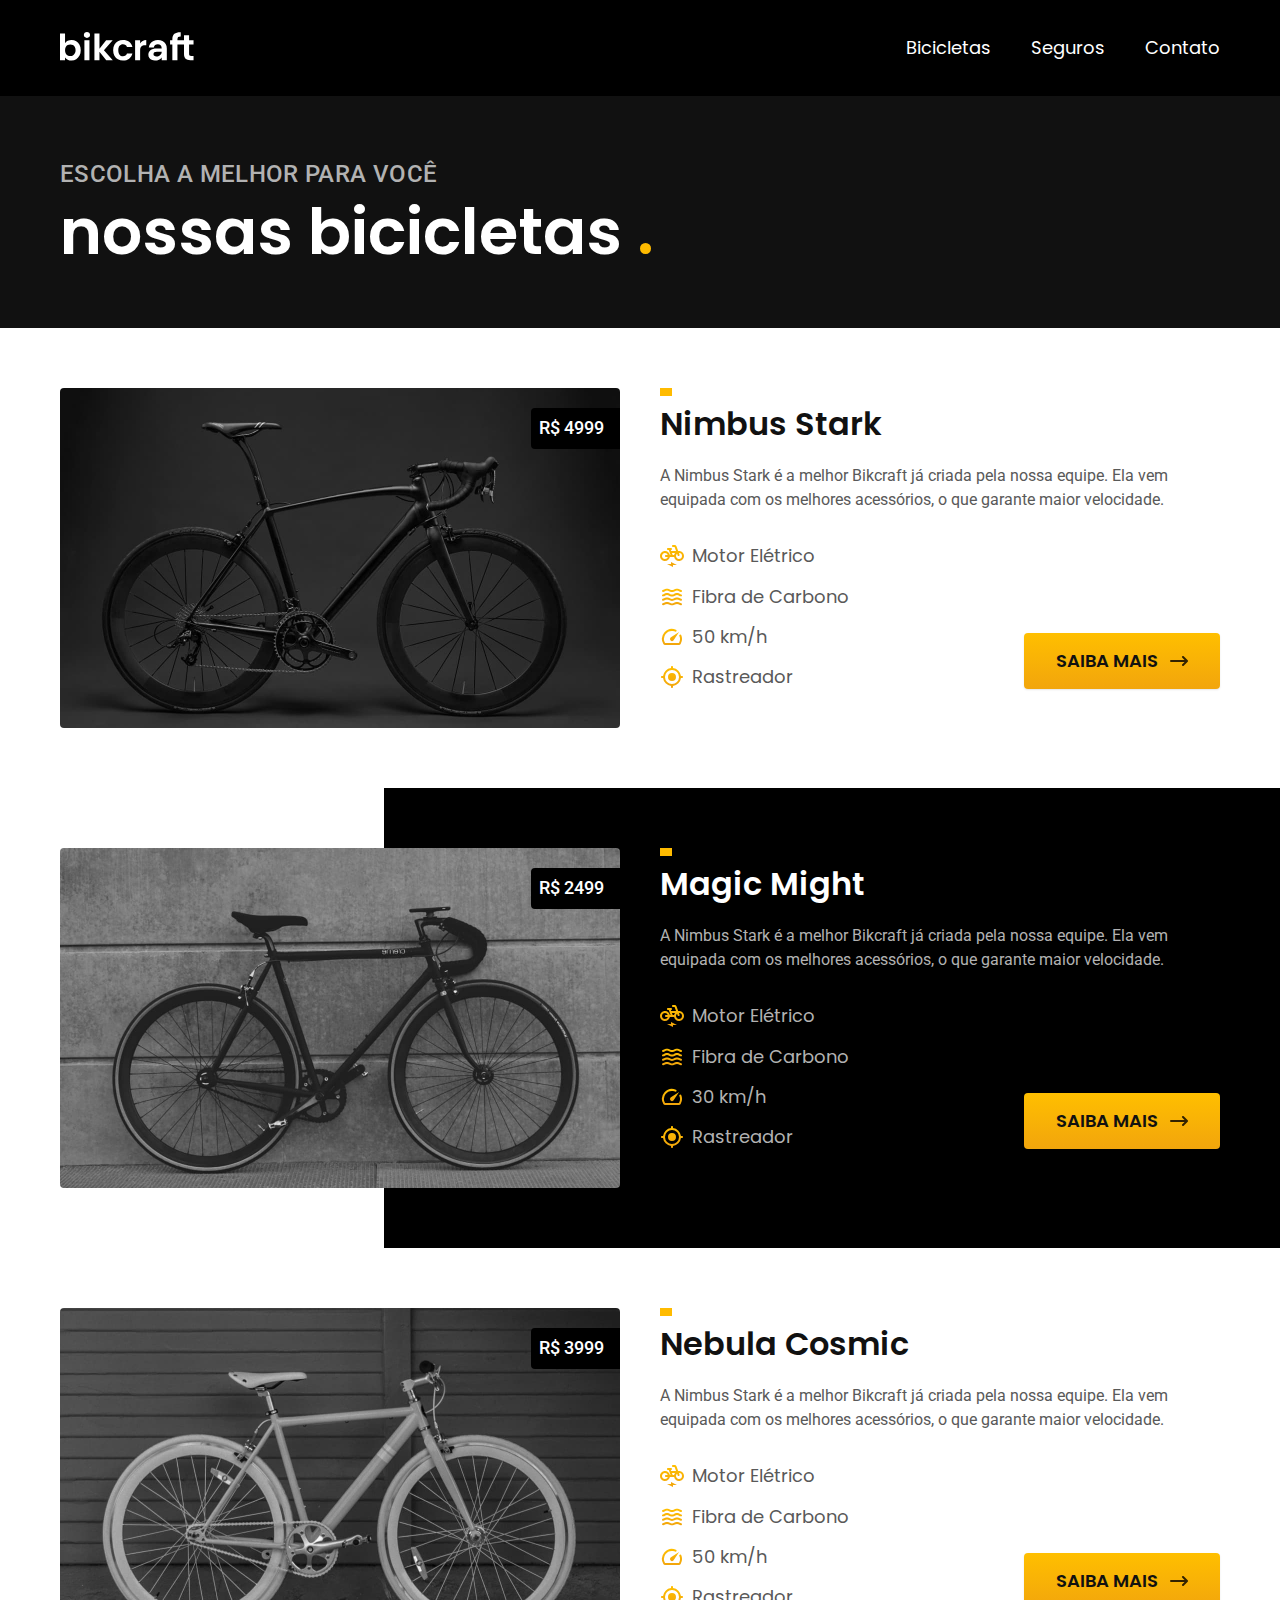
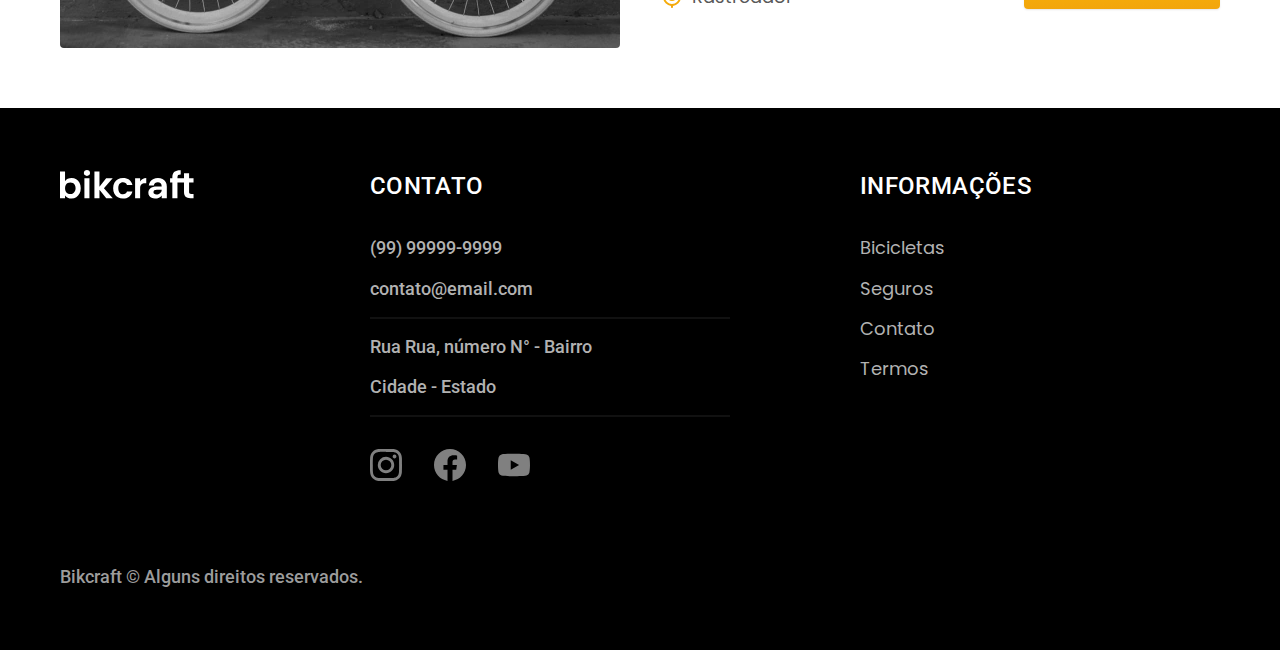
==== bicicletas.html @ d9f03709 "'Bicicleta' individual pages created, styled and responsive.Small general fixes" ====
<!DOCTYPE html>
<html lang="pt-br">

<head>
  <meta charset="UTF-8">
  <meta http-equiv="X-UA-Compatible" content="IE=edge">
  <meta name="viewport" content="width=device-width, initial-scale=1.0">
  <meta name="description" content="Termos e condições de uso Bikcraft">
  <link rel="stylesheet" href="./css/style.css">
  <link rel="preconnect" href="https://fonts.googleapis.com">
  <link rel="preconnect" href="https://fonts.gstatic.com" crossorigin>
  <link href="https://fonts.googleapis.com/css2?family=Merriweather:ital,wght@1,900&family=Poppins:wght@400;600&family=Roboto:wght@400;500&display=swap" rel="stylesheet">
  <title>Bicicletas | Bicicletas elétricas</title>
</head>

<body id="bicicletas">
  <header class="header-bg">
    <div class="header container">
      <a href="./">
        <img src="./img/bikcraft.svg" alt="logo tipográfico da Bikcraft">
      </a>
      <nav aria-label="navegação primária">
        <ul class="header-menu font-1-m color-0">
          <li><a href="./bicicletas.html">Bicicletas</a></li>
          <li><a href="./seguros.html">Seguros</a></li>
          <li><a href="./contato.html">Contato</a></li>
        </ul>
      </nav>
    </div>
  </header>
  <main>
    <div class="title-bg ">
      <div class="title container">
        <p class="font-2-l-b color-5">escolha a melhor para você</p>
        <h1 class="font-1-xxl color-0">nossas bicicletas <span>.</span></h1>
      </div>
    </div>
    <div class="bicicletas container">
      <div class="bicicletas-img">
        <img src="./img/bicicletas/nimbus.jpg" alt="Bicicleta preta">
        <span class="font-2-m color-0">R$ 4999</span>
      </div>
      <div class="bicicletas-content">
        <h2 class="font-1-xl">Nimbus Stark</h2>
        <p class="font-2-s color-8">A Nimbus Stark é a melhor Bikcraft já criada pela nossa equipe. Ela vem equipada com os melhores acessórios, o que garante maior velocidade.
        </p>
        <ul class="font-1-m color-8">
          <li><img src="./img/icones/eletrica.svg" alt="">
            Motor Elétrico</li>
          <li><img src="./img/icones/carbono.svg" alt="">
            Fibra de Carbono</li>
          <li><img src="./img/icones/velocidade.svg" alt="">
            50 km/h</li>
          <li><img src="./img/icones/rastreador.svg" alt="">
            Rastreador
          </li>
        </ul>
        <a class="button arrow" href="./bicicletas/nimbus.html">Saiba Mais</a>
      </div>
    </div>
    <div class="bicicletas-bg">
      <div class="bicicletas container">
        <div class="bicicletas-img">
          <img src="./img/bicicletas/magic.jpg" alt="Bicicleta preta">
          <span class="font-2-m color-0">R$ 2499</span>
        </div>
        <div class="bicicletas-content">
          <h2 class="font-1-xl color-0">Magic Might</h2>
          <p class="font-2-s color-5">A Nimbus Stark é a melhor Bikcraft já criada pela nossa equipe. Ela vem equipada com os melhores acessórios, o que garante maior velocidade.
          </p>
          <ul class="font-1-m color-5">
            <li><img src="./img/icones/eletrica.svg" alt="">
              Motor Elétrico</li>
            <li><img src="./img/icones/carbono.svg" alt="">
              Fibra de Carbono</li>
            <li><img src="./img/icones/velocidade.svg" alt="">
              30 km/h</li>
            <li><img src="./img/icones/rastreador.svg" alt="">
              Rastreador
            </li>
          </ul>
          <a class="button arrow" href="./bicicletas/magic.html">Saiba Mais</a>

        </div>
      </div>
    </div>
    <div class="bicicletas container">
      <div class="bicicletas-img">
        <img src="./img/bicicletas/nebula.jpg" alt="Bicicleta preta">
        <span class="font-2-m color-0">R$ 3999</span>
      </div>
      <div class="bicicletas-content">
        <h2 class="font-1-xl">Nebula Cosmic</h2>
        <p class="font-2-s color-8">A Nimbus Stark é a melhor Bikcraft já criada pela nossa equipe. Ela vem equipada com os melhores acessórios, o que garante maior velocidade.
        </p>
        <ul class="font-1-m color-8">
          <li><img src="./img/icones/eletrica.svg" alt="">
            Motor Elétrico</li>
          <li><img src="./img/icones/carbono.svg" alt="">
            Fibra de Carbono</li>
          <li><img src="./img/icones/velocidade.svg" alt="">
            50 km/h</li>
          <li><img src="./img/icones/rastreador.svg" alt="">
            Rastreador
          </li>
        </ul>
        <a class="button arrow" href="./bicicletas/nebula.html">Saiba Mais</a>
      </div>
    </div>
  </main>
  <footer class="footer-bg">
    <div class="footer container">
      <img src="./img/bikcraft.svg" alt="logo tipográfico da Bikcraft">
      <div class="footer-contact">
        <h3 class="font-2-l-b color-0">Contato</h3>
        <ul class="font-2-m color-5">
          <li><a href="tel:+5599999999999">(99) 99999-9999</a></li>
          <li><a href="mailto:contato@email.com">contato@email.com</a></li>
          <li>Rua Rua, número N° - Bairro</li>
          <li>Cidade - Estado</li>
        </ul>
        <div class="footer-socials">
          <a href="https://www.instagram.com">
            <img src="./img/redes/instagram.svg" alt="logo Instagram">
          </a>
          <a href="https://www.facebook.com">
            <img src="./img/redes/facebook.svg" alt="logo Facebook">
          </a>
          <a href="https://www.youtube.com">
            <img src="./img/redes/youtube.svg" alt="logo Youtube">
          </a>
        </div>
      </div>

      <div class="footer-info">
        <h3 class="font-2-l-b color-0">Informações</h3>
        <nav aria-label="navegação secundária no rodapé do site">
          <ul class="font-1-m color-5">
            <li><a href="./bicicletas.html">Bicicletas</a></li>
            <li><a href="./seguros.html">Seguros</a></li>
            <li><a href="./contato.html">Contato</a></li>
            <li><a href="./termos.html">Termos</a></li>
          </ul>
        </nav>
      </div>
      <p class="footer-copy font-2-m color-6">Bikcraft © Alguns direitos reservados.</p>
    </div>

  </footer>
</body>

</html>
---- css/style.css ----
/* GLOBAL STYLES */

@import url("./global/global.css");
@import url("./utilities/typography.css");
@import url("./utilities/colors.css");
@import url("./utilities/components.css");
@import url("./global/header.css");
@import url("./global/footer.css");

/* HOMEPAGE STYLES */
@import url("./home/intro.css");
@import url("./bicicletas/bicicletas-lista.css");
@import url("./home/tecnologia.css");
@import url("./home/parceiros.css");
@import url("./home/social-proof.css");

/* INTERNAL PAGES STYLES */
/* BICICLETAS */
@import url("./bicicletas/bicicletas.css");
@import url("./bicicleta/bicicleta.css");
@import url("./bicicleta/seguro.css");

/* SEGUROS */
@import url("./seguros/seguros.css");
@import url("./seguros/vantagens.css");
@import url("./seguros/faq.css");

/* TERMOS */
@import url("./termos/termos.css");
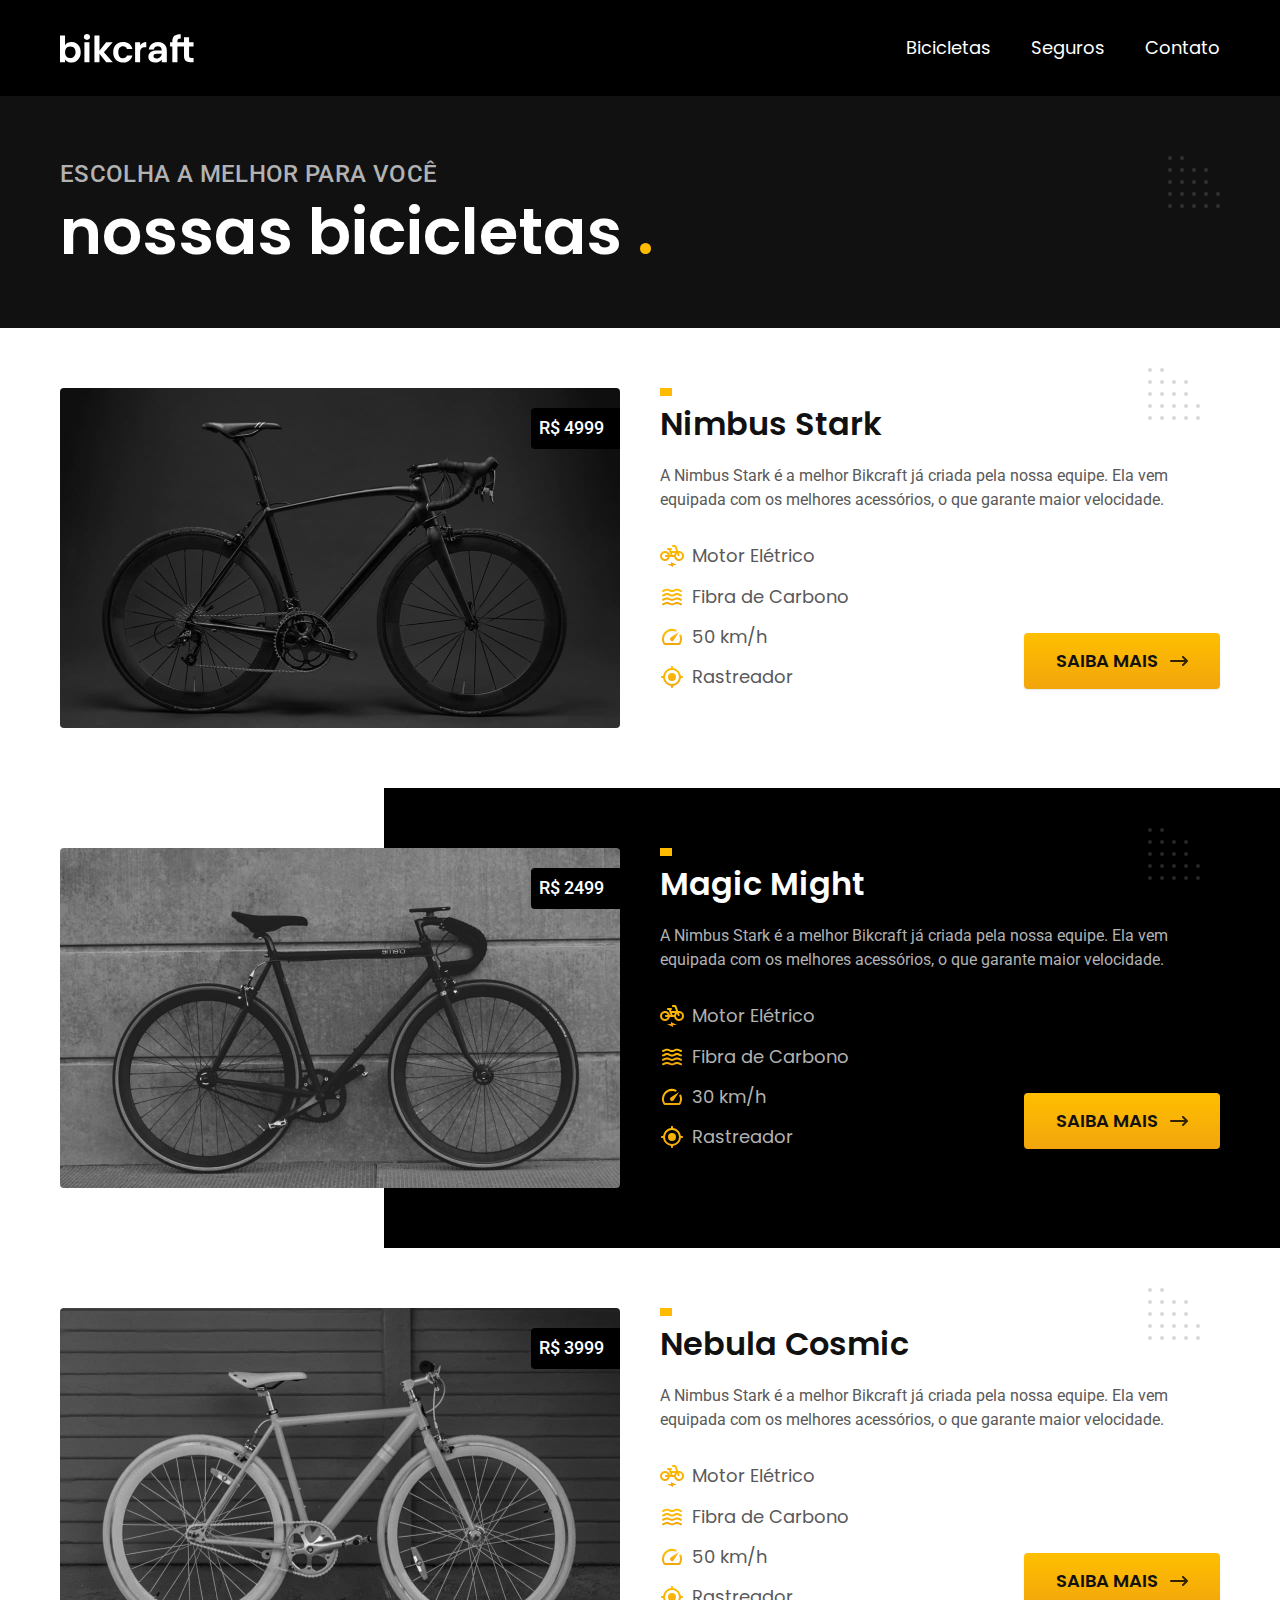
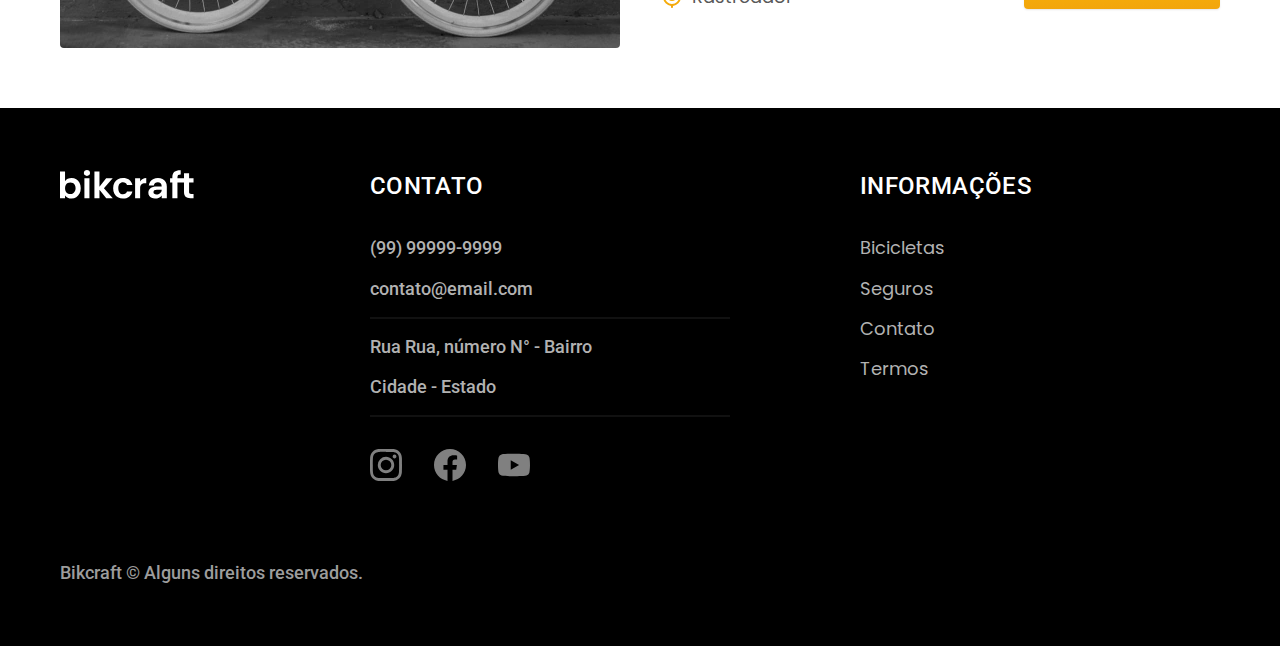
==== commit 74816870: "General fixes in order to optimize website according to Lighthouse suggestions" ====
--- a/bicicletas.html
+++ b/bicicletas.html
@@ -1,152 +1,286 @@
 <!DOCTYPE html>
 <html lang="pt-br">
+  <head>
+    <meta charset="UTF-8" />
+    <meta http-equiv="X-UA-Compatible" content="IE=edge" />
+    <meta name="viewport" content="width=device-width, initial-scale=1.0" />
+    <meta name="description" content="Modelos de bicicletas Bikcraft" />
+    <link rel="preload" href="./css/style.css" as="style" />
+    <link rel="stylesheet" href="./css/style.css" />
+    <link rel="preconnect" href="https://fonts.googleapis.com" />
+    <link rel="preconnect" href="https://fonts.gstatic.com" crossorigin />
+    <link
+      href="https://fonts.googleapis.com/css2?family=Merriweather:ital,wght@1,900&family=Poppins:wght@400;600&family=Roboto:wght@400;500&display=swap"
+      rel="stylesheet"
+    />
+    <title>Bicicletas | Bicicletas elétricas</title>
+  </head>
 
-<head>
-  <meta charset="UTF-8">
-  <meta http-equiv="X-UA-Compatible" content="IE=edge">
-  <meta name="viewport" content="width=device-width, initial-scale=1.0">
-  <meta name="description" content="Termos e condições de uso Bikcraft">
-  <link rel="stylesheet" href="./css/style.css">
-  <link rel="preconnect" href="https://fonts.googleapis.com">
-  <link rel="preconnect" href="https://fonts.gstatic.com" crossorigin>
-  <link href="https://fonts.googleapis.com/css2?family=Merriweather:ital,wght@1,900&family=Poppins:wght@400;600&family=Roboto:wght@400;500&display=swap" rel="stylesheet">
-  <title>Bicicletas | Bicicletas elétricas</title>
-</head>
-
-<body id="bicicletas">
-  <header class="header-bg">
-    <div class="header container">
-      <a href="./">
-        <img src="./img/bikcraft.svg" alt="logo tipográfico da Bikcraft">
-      </a>
-      <nav aria-label="navegação primária">
-        <ul class="header-menu font-1-m color-0">
-          <li><a href="./bicicletas.html">Bicicletas</a></li>
-          <li><a href="./seguros.html">Seguros</a></li>
-          <li><a href="./contato.html">Contato</a></li>
-        </ul>
-      </nav>
-    </div>
-  </header>
-  <main>
-    <div class="title-bg ">
-      <div class="title container">
-        <p class="font-2-l-b color-5">escolha a melhor para você</p>
-        <h1 class="font-1-xxl color-0">nossas bicicletas <span>.</span></h1>
-      </div>
-    </div>
-    <div class="bicicletas container">
-      <div class="bicicletas-img">
-        <img src="./img/bicicletas/nimbus.jpg" alt="Bicicleta preta">
-        <span class="font-2-m color-0">R$ 4999</span>
-      </div>
-      <div class="bicicletas-content">
-        <h2 class="font-1-xl">Nimbus Stark</h2>
-        <p class="font-2-s color-8">A Nimbus Stark é a melhor Bikcraft já criada pela nossa equipe. Ela vem equipada com os melhores acessórios, o que garante maior velocidade.
-        </p>
-        <ul class="font-1-m color-8">
-          <li><img src="./img/icones/eletrica.svg" alt="">
-            Motor Elétrico</li>
-          <li><img src="./img/icones/carbono.svg" alt="">
-            Fibra de Carbono</li>
-          <li><img src="./img/icones/velocidade.svg" alt="">
-            50 km/h</li>
-          <li><img src="./img/icones/rastreador.svg" alt="">
-            Rastreador
-          </li>
-        </ul>
-        <a class="button arrow" href="./bicicletas/nimbus.html">Saiba Mais</a>
-      </div>
-    </div>
-    <div class="bicicletas-bg">
-      <div class="bicicletas container">
-        <div class="bicicletas-img">
-          <img src="./img/bicicletas/magic.jpg" alt="Bicicleta preta">
-          <span class="font-2-m color-0">R$ 2499</span>
-        </div>
-        <div class="bicicletas-content">
-          <h2 class="font-1-xl color-0">Magic Might</h2>
-          <p class="font-2-s color-5">A Nimbus Stark é a melhor Bikcraft já criada pela nossa equipe. Ela vem equipada com os melhores acessórios, o que garante maior velocidade.
-          </p>
-          <ul class="font-1-m color-5">
-            <li><img src="./img/icones/eletrica.svg" alt="">
-              Motor Elétrico</li>
-            <li><img src="./img/icones/carbono.svg" alt="">
-              Fibra de Carbono</li>
-            <li><img src="./img/icones/velocidade.svg" alt="">
-              30 km/h</li>
-            <li><img src="./img/icones/rastreador.svg" alt="">
-              Rastreador
-            </li>
-          </ul>
-          <a class="button arrow" href="./bicicletas/magic.html">Saiba Mais</a>
-
-        </div>
-      </div>
-    </div>
-    <div class="bicicletas container">
-      <div class="bicicletas-img">
-        <img src="./img/bicicletas/nebula.jpg" alt="Bicicleta preta">
-        <span class="font-2-m color-0">R$ 3999</span>
-      </div>
-      <div class="bicicletas-content">
-        <h2 class="font-1-xl">Nebula Cosmic</h2>
-        <p class="font-2-s color-8">A Nimbus Stark é a melhor Bikcraft já criada pela nossa equipe. Ela vem equipada com os melhores acessórios, o que garante maior velocidade.
-        </p>
-        <ul class="font-1-m color-8">
-          <li><img src="./img/icones/eletrica.svg" alt="">
-            Motor Elétrico</li>
-          <li><img src="./img/icones/carbono.svg" alt="">
-            Fibra de Carbono</li>
-          <li><img src="./img/icones/velocidade.svg" alt="">
-            50 km/h</li>
-          <li><img src="./img/icones/rastreador.svg" alt="">
-            Rastreador
-          </li>
-        </ul>
-        <a class="button arrow" href="./bicicletas/nebula.html">Saiba Mais</a>
-      </div>
-    </div>
-  </main>
-  <footer class="footer-bg">
-    <div class="footer container">
-      <img src="./img/bikcraft.svg" alt="logo tipográfico da Bikcraft">
-      <div class="footer-contact">
-        <h3 class="font-2-l-b color-0">Contato</h3>
-        <ul class="font-2-m color-5">
-          <li><a href="tel:+5599999999999">(99) 99999-9999</a></li>
-          <li><a href="mailto:contato@email.com">contato@email.com</a></li>
-          <li>Rua Rua, número N° - Bairro</li>
-          <li>Cidade - Estado</li>
-        </ul>
-        <div class="footer-socials">
-          <a href="https://www.instagram.com">
-            <img src="./img/redes/instagram.svg" alt="logo Instagram">
-          </a>
-          <a href="https://www.facebook.com">
-            <img src="./img/redes/facebook.svg" alt="logo Facebook">
-          </a>
-          <a href="https://www.youtube.com">
-            <img src="./img/redes/youtube.svg" alt="logo Youtube">
-          </a>
-        </div>
-      </div>
-
-      <div class="footer-info">
-        <h3 class="font-2-l-b color-0">Informações</h3>
-        <nav aria-label="navegação secundária no rodapé do site">
-          <ul class="font-1-m color-5">
+  <body id="bicicletas">
+    <header class="header-bg">
+      <div class="header container">
+        <a href="./">
+          <img
+            src="./img/bikcraft.svg"
+            alt="logo tipográfico da Bikcraft"
+            width="136"
+            height="32"
+          />
+        </a>
+        <nav aria-label="navegação primária">
+          <ul class="header-menu font-1-m color-0">
             <li><a href="./bicicletas.html">Bicicletas</a></li>
             <li><a href="./seguros.html">Seguros</a></li>
             <li><a href="./contato.html">Contato</a></li>
-            <li><a href="./termos.html">Termos</a></li>
           </ul>
         </nav>
       </div>
-      <p class="footer-copy font-2-m color-6">Bikcraft © Alguns direitos reservados.</p>
-    </div>
+    </header>
+    <main>
+      <div class="title-bg">
+        <div class="title container">
+          <p class="font-2-l-b color-5">escolha a melhor para você</p>
+          <h1 class="font-1-xxl color-0">nossas bicicletas <span>.</span></h1>
+        </div>
+      </div>
+      <div class="bicicletas container">
+        <div class="bicicletas-img">
+          <img
+            src="./img/bicicletas/nimbus.jpg"
+            alt="Bicicleta preta"
+            width="1120"
+            height="680"
+          />
+          <span class="font-2-m color-0">R$ 4999</span>
+        </div>
+        <div class="bicicletas-content">
+          <h2 class="font-1-xl">Nimbus Stark</h2>
+          <p class="font-2-s color-8">
+            A Nimbus Stark é a melhor Bikcraft já criada pela nossa equipe. Ela
+            vem equipada com os melhores acessórios, o que garante maior
+            velocidade.
+          </p>
+          <ul class="font-1-m color-8">
+            <li>
+              <img
+                src="./img/icones/eletrica.svg"
+                alt=""
+                width="24"
+                height="24"
+              />
+              Motor Elétrico
+            </li>
+            <li>
+              <img
+                src="./img/icones/carbono.svg"
+                alt=""
+                width="24"
+                height="24"
+              />
+              Fibra de Carbono
+            </li>
+            <li>
+              <img
+                src="./img/icones/velocidade.svg"
+                alt=""
+                width="24"
+                height="24"
+              />
+              50 km/h
+            </li>
+            <li>
+              <img
+                src="./img/icones/rastreador.svg"
+                alt=""
+                width="24"
+                height="24"
+              />
+              Rastreador
+            </li>
+          </ul>
+          <a class="button arrow" href="./bicicletas/nimbus.html">Saiba Mais</a>
+        </div>
+      </div>
+      <div class="bicicletas-bg">
+        <div class="bicicletas container">
+          <div class="bicicletas-img">
+            <img
+              src="./img/bicicletas/magic.jpg"
+              alt="Bicicleta preta"
+              width="1120"
+              height="680"
+            />
+            <span class="font-2-m color-0">R$ 2499</span>
+          </div>
+          <div class="bicicletas-content">
+            <h2 class="font-1-xl color-0">Magic Might</h2>
+            <p class="font-2-s color-5">
+              A Nimbus Stark é a melhor Bikcraft já criada pela nossa equipe.
+              Ela vem equipada com os melhores acessórios, o que garante maior
+              velocidade.
+            </p>
+            <ul class="font-1-m color-5">
+              <li>
+                <img
+                  src="./img/icones/eletrica.svg"
+                  alt=""
+                  width="24"
+                  height="24"
+                />
+                Motor Elétrico
+              </li>
+              <li>
+                <img
+                  src="./img/icones/carbono.svg"
+                  alt=""
+                  width="24"
+                  height="24"
+                />
+                Fibra de Carbono
+              </li>
+              <li>
+                <img
+                  src="./img/icones/velocidade.svg"
+                  alt=""
+                  width="24"
+                  height="24"
+                />
+                30 km/h
+              </li>
+              <li>
+                <img
+                  src="./img/icones/rastreador.svg"
+                  alt=""
+                  width="24"
+                  height="24"
+                />
+                Rastreador
+              </li>
+            </ul>
+            <a class="button arrow" href="./bicicletas/magic.html"
+              >Saiba Mais</a
+            >
+          </div>
+        </div>
+      </div>
+      <div class="bicicletas container">
+        <div class="bicicletas-img">
+          <img
+            src="./img/bicicletas/nebula.jpg"
+            alt="Bicicleta preta"
+            width="1120"
+            height="680"
+          />
+          <span class="font-2-m color-0">R$ 3999</span>
+        </div>
+        <div class="bicicletas-content">
+          <h2 class="font-1-xl">Nebula Cosmic</h2>
+          <p class="font-2-s color-8">
+            A Nimbus Stark é a melhor Bikcraft já criada pela nossa equipe. Ela
+            vem equipada com os melhores acessórios, o que garante maior
+            velocidade.
+          </p>
+          <ul class="font-1-m color-8">
+            <li>
+              <img
+                src="./img/icones/eletrica.svg"
+                alt=""
+                width="24"
+                height="24"
+              />
+              Motor Elétrico
+            </li>
+            <li>
+              <img
+                src="./img/icones/carbono.svg"
+                alt=""
+                width="24"
+                height="24"
+              />
+              Fibra de Carbono
+            </li>
+            <li>
+              <img
+                src="./img/icones/velocidade.svg"
+                alt=""
+                width="24"
+                height="24"
+              />
+              50 km/h
+            </li>
+            <li>
+              <img
+                src="./img/icones/rastreador.svg"
+                alt=""
+                width="24"
+                height="24"
+              />
+              Rastreador
+            </li>
+          </ul>
+          <a class="button arrow" href="./bicicletas/nebula.html">Saiba Mais</a>
+        </div>
+      </div>
+    </main>
+    <footer class="footer-bg">
+      <div class="footer container">
+        <img
+          src="./img/bikcraft.svg"
+          alt="logo tipográfico da Bikcraft"
+          width="136"
+          height="32"
+        />
+        <div class="footer-contact">
+          <h3 class="font-2-l-b color-0">Contato</h3>
+          <ul class="font-2-m color-5">
+            <li><a href="tel:+5599999999999">(99) 99999-9999</a></li>
+            <li><a href="mailto:contato@email.com">contato@email.com</a></li>
+            <li>Rua Rua, número N° - Bairro</li>
+            <li>Cidade - Estado</li>
+          </ul>
+          <div class="footer-socials">
+            <a href="https://www.instagram.com" class="socials-icon">
+              <img
+                src="./img/redes/instagram.svg"
+                alt="logo Instagram"
+                width="32"
+                height="32"
+              />
+            </a>
+            <a href="https://www.facebook.com" class="socials-icon">
+              <img
+                src="./img/redes/facebook.svg"
+                alt="logo Facebook"
+                width="32"
+                height="32"
+              />
+            </a>
+            <a href="https://www.youtube.com" class="socials-icon">
+              <img
+                src="./img/redes/youtube.svg"
+                alt="logo Youtube"
+                width="32"
+                height="32"
+              />
+            </a>
+          </div>
+        </div>
 
-  </footer>
-</body>
-
-</html>+        <div class="footer-info">
+          <h3 class="font-2-l-b color-0">Informações</h3>
+          <nav aria-label="navegação secundária no rodapé do site">
+            <ul class="font-1-m color-5">
+              <li><a href="./bicicletas.html">Bicicletas</a></li>
+              <li><a href="./seguros.html">Seguros</a></li>
+              <li><a href="./contato.html">Contato</a></li>
+              <li><a href="./termos.html">Termos</a></li>
+            </ul>
+          </nav>
+        </div>
+        <p class="footer-copy font-2-m color-6">
+          Bikcraft © Alguns direitos reservados.
+        </p>
+      </div>
+    </footer>
+  </body>
+</html>
--- a/css/style.css
+++ b/css/style.css
@@ -1,9 +1,13 @@
 /* GLOBAL STYLES */
 
+/* UTILITIES */
 @import url("./global/global.css");
 @import url("./utilities/typography.css");
 @import url("./utilities/colors.css");
 @import url("./utilities/components.css");
+@import url("./utilities/form.css");
+
+/* HEADER AND FOOTER */
 @import url("./global/header.css");
 @import url("./global/footer.css");
 
@@ -25,5 +29,12 @@
 @import url("./seguros/vantagens.css");
 @import url("./seguros/faq.css");
 
+/* CONTATO */
+@import url("./contato/contato.css");
+@import url("./contato/lojas.css");
+
+/* ORÇAMENTO */
+@import url("./orcamento/orcamento.css");
+
 /* TERMOS */
 @import url("./termos/termos.css");
--- a/css/style.css
+++ b/css/style.css
@@ -1,9 +1,13 @@
 /* GLOBAL STYLES */
 
+/* UTILITIES */
 @import url("./global/global.css");
 @import url("./utilities/typography.css");
 @import url("./utilities/colors.css");
 @import url("./utilities/components.css");
+@import url("./utilities/form.css");
+
+/* HEADER AND FOOTER */
 @import url("./global/header.css");
 @import url("./global/footer.css");
 
@@ -25,5 +29,12 @@
 @import url("./seguros/vantagens.css");
 @import url("./seguros/faq.css");
 
+/* CONTATO */
+@import url("./contato/contato.css");
+@import url("./contato/lojas.css");
+
+/* ORÇAMENTO */
+@import url("./orcamento/orcamento.css");
+
 /* TERMOS */
 @import url("./termos/termos.css");
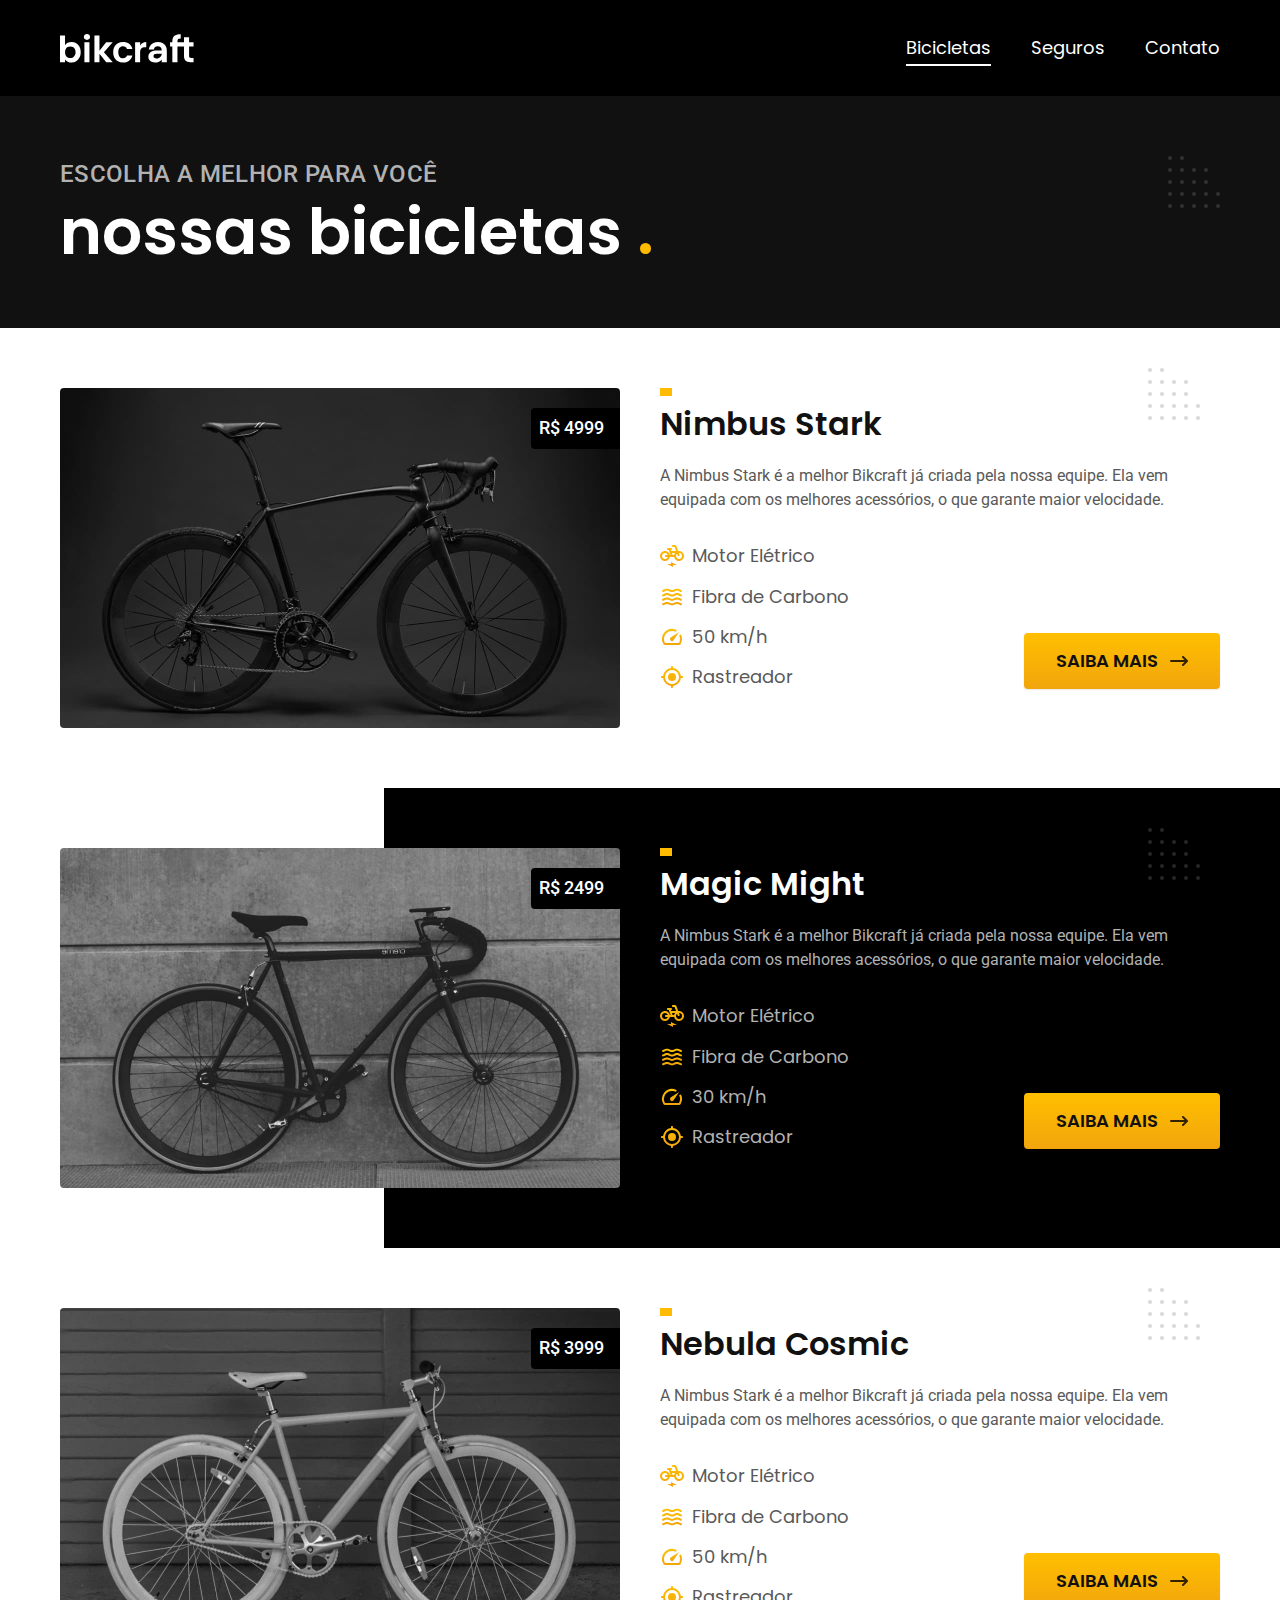
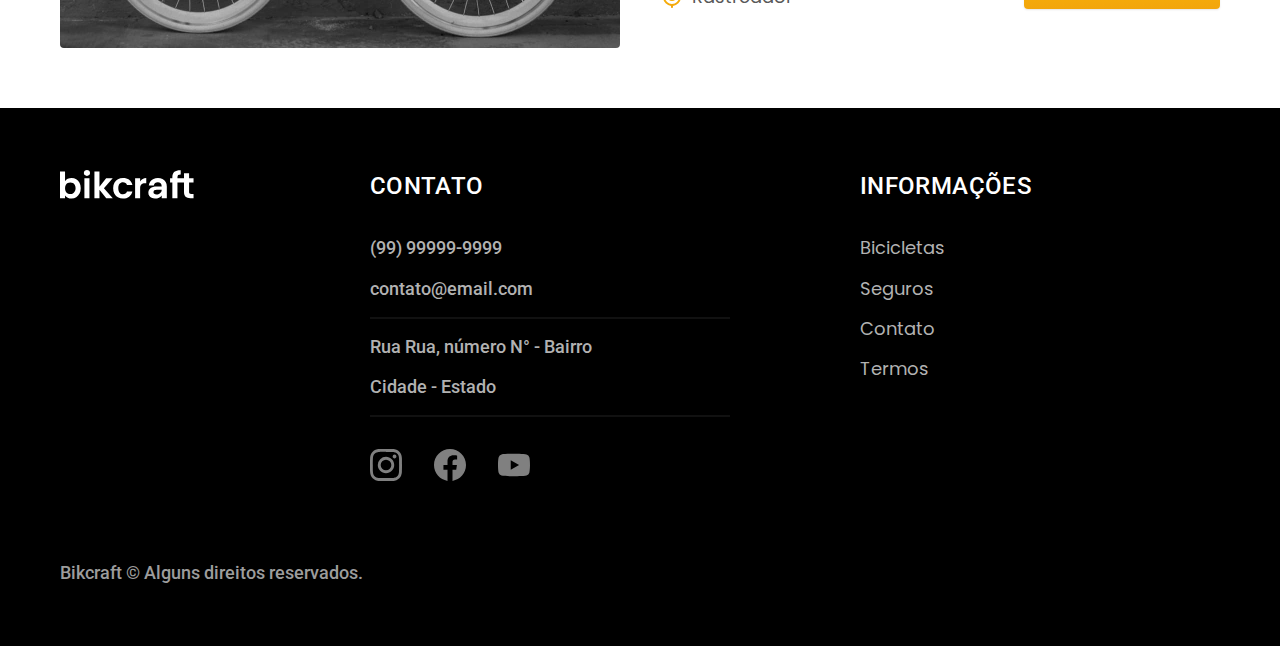
==== commit 274b98ba: "Started main website script.Active page and url search params implemented" ====
--- a/bicicletas.html
+++ b/bicicletas.html
@@ -282,5 +282,6 @@
         </p>
       </div>
     </footer>
+    <script src="./js/script.js"></script>
   </body>
 </html>
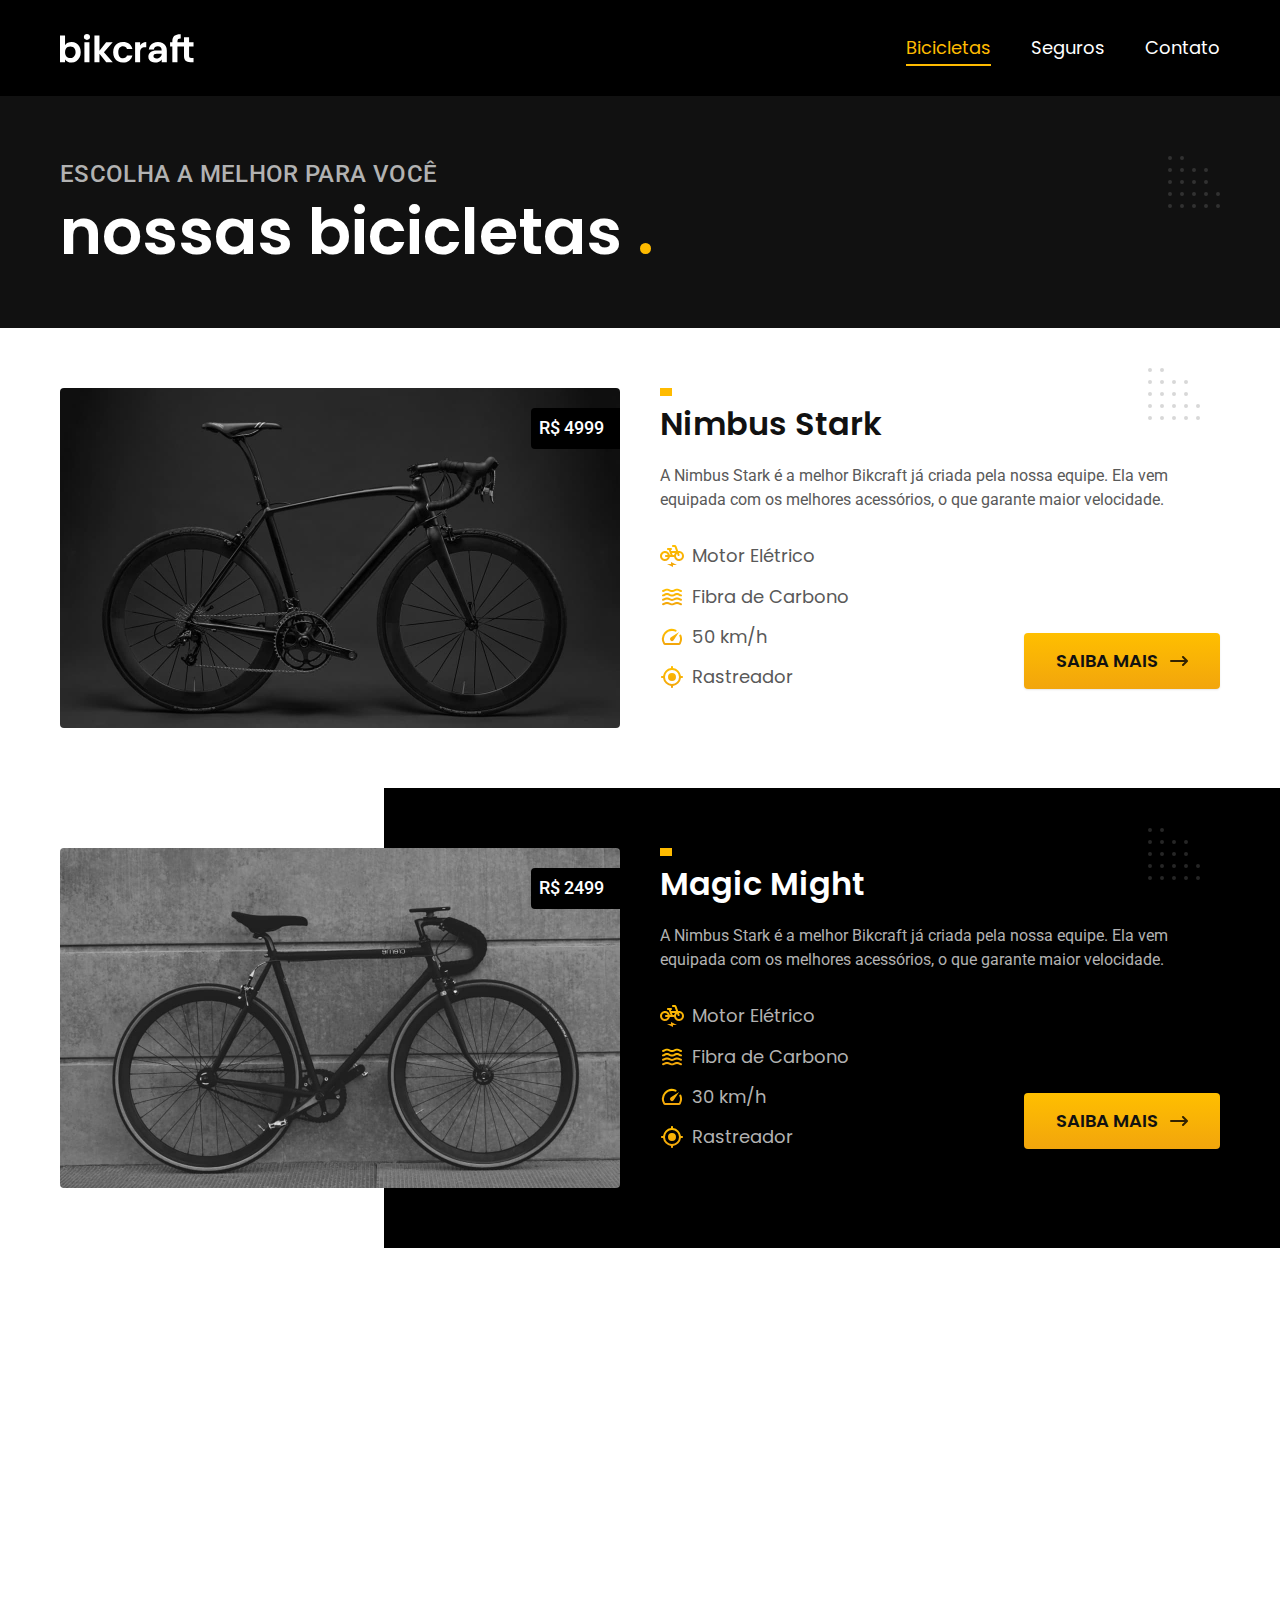
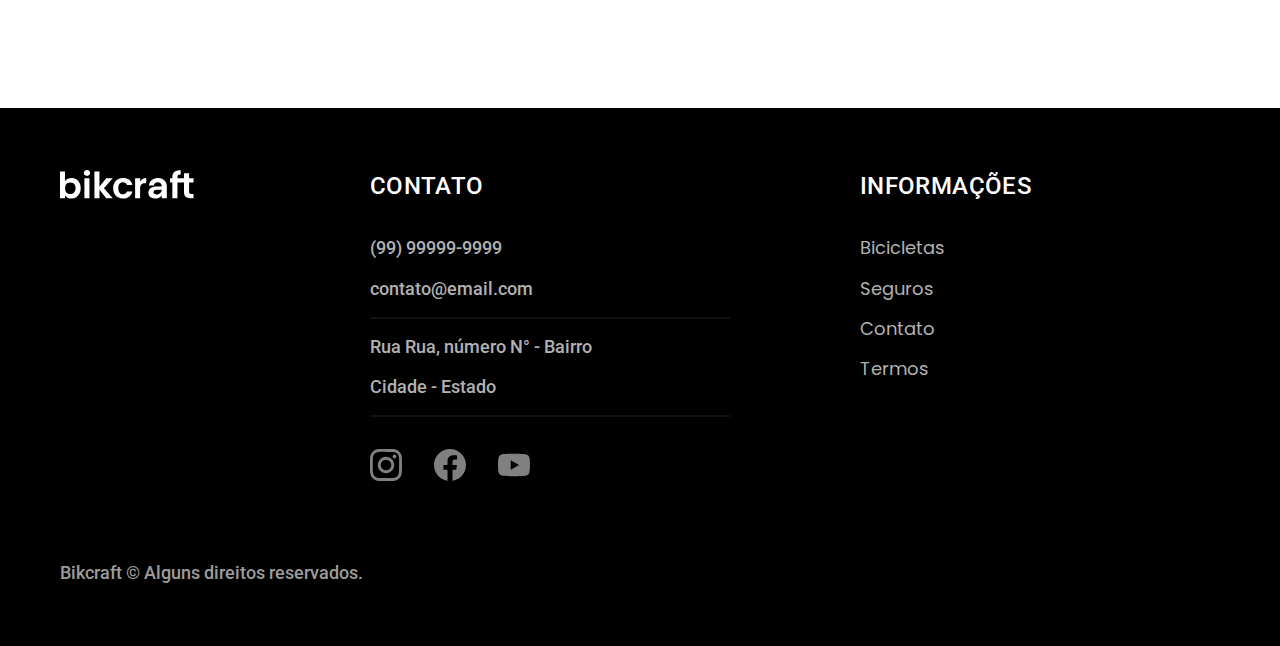
==== commit bb5f24b0: "Animations added with simple-anime plugin. Small general fixes" ====
--- a/bicicletas.html
+++ b/bicicletas.html
@@ -39,11 +39,15 @@
     <main>
       <div class="title-bg">
         <div class="title container">
-          <p class="font-2-l-b color-5">escolha a melhor para você</p>
-          <h1 class="font-1-xxl color-0">nossas bicicletas <span>.</span></h1>
-        </div>
-      </div>
-      <div class="bicicletas container">
+          <p class="font-2-l-b color-5 fadeInLeft" data-anime="100">
+            escolha a melhor para você
+          </p>
+          <h1 class="font-1-xxl color-0 fadeInLeft" data-anime="200">
+            nossas bicicletas <span>.</span>
+          </h1>
+        </div>
+      </div>
+      <div class="bicicletas container fadeInLeft" data-anime="400">
         <div class="bicicletas-img">
           <img
             src="./img/bicicletas/nimbus.jpg"
@@ -101,8 +105,8 @@
           <a class="button arrow" href="./bicicletas/nimbus.html">Saiba Mais</a>
         </div>
       </div>
-      <div class="bicicletas-bg">
-        <div class="bicicletas container">
+      <div class="bicicletas-bg fadeInRight" data-anime="500">
+        <div class="bicicletas container fadeInRight" data-anime="600">
           <div class="bicicletas-img">
             <img
               src="./img/bicicletas/magic.jpg"
@@ -163,7 +167,7 @@
           </div>
         </div>
       </div>
-      <div class="bicicletas container">
+      <div class="bicicletas container fadeInLeft" data-anime="800">
         <div class="bicicletas-img">
           <img
             src="./img/bicicletas/nebula.jpg"
@@ -282,6 +286,7 @@
         </p>
       </div>
     </footer>
+    <script src="./js/plugins/simple-anime.js"></script>
     <script src="./js/script.js"></script>
   </body>
 </html>
--- a/css/style.css
+++ b/css/style.css
@@ -6,6 +6,7 @@
 @import url("./utilities/colors.css");
 @import url("./utilities/components.css");
 @import url("./utilities/form.css");
+@import url("./utilities/animations.css");
 
 /* HEADER AND FOOTER */
 @import url("./global/header.css");
--- a/css/style.css
+++ b/css/style.css
@@ -6,6 +6,7 @@
 @import url("./utilities/colors.css");
 @import url("./utilities/components.css");
 @import url("./utilities/form.css");
+@import url("./utilities/animations.css");
 
 /* HEADER AND FOOTER */
 @import url("./global/header.css");
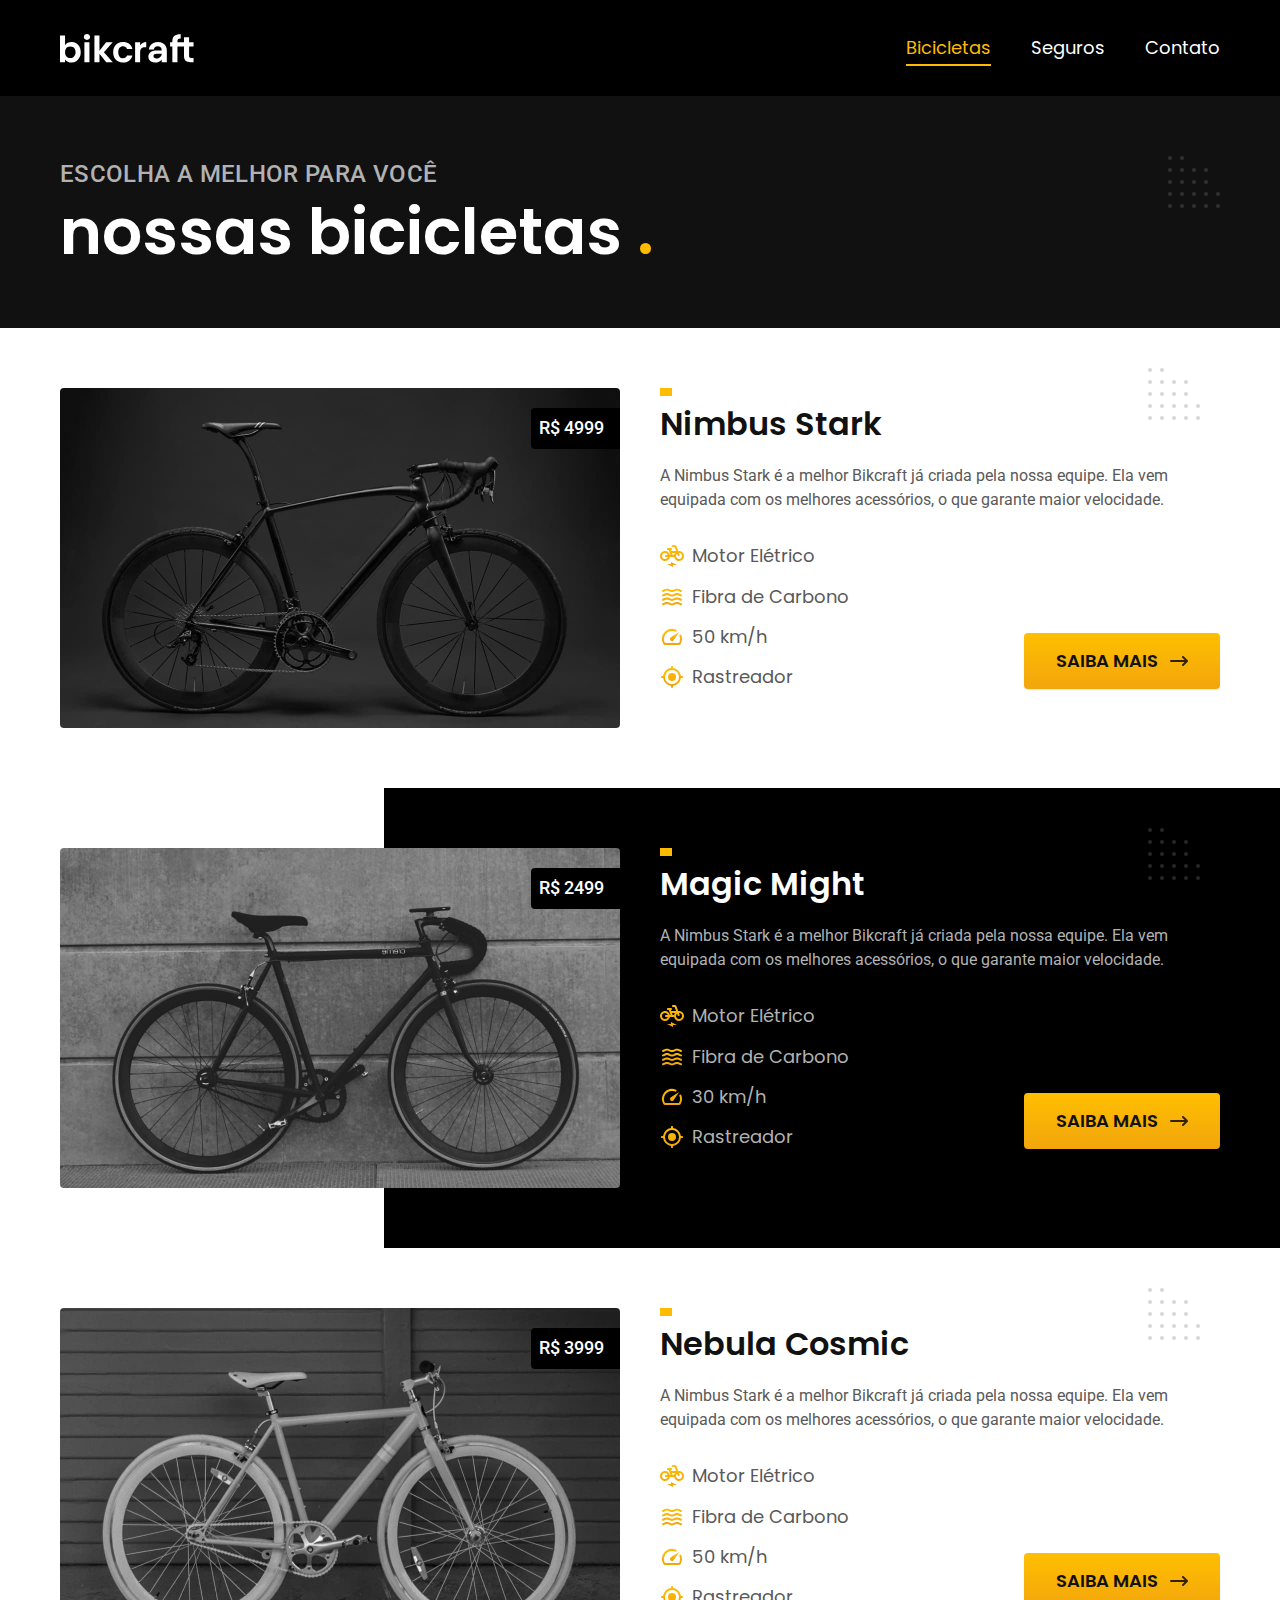
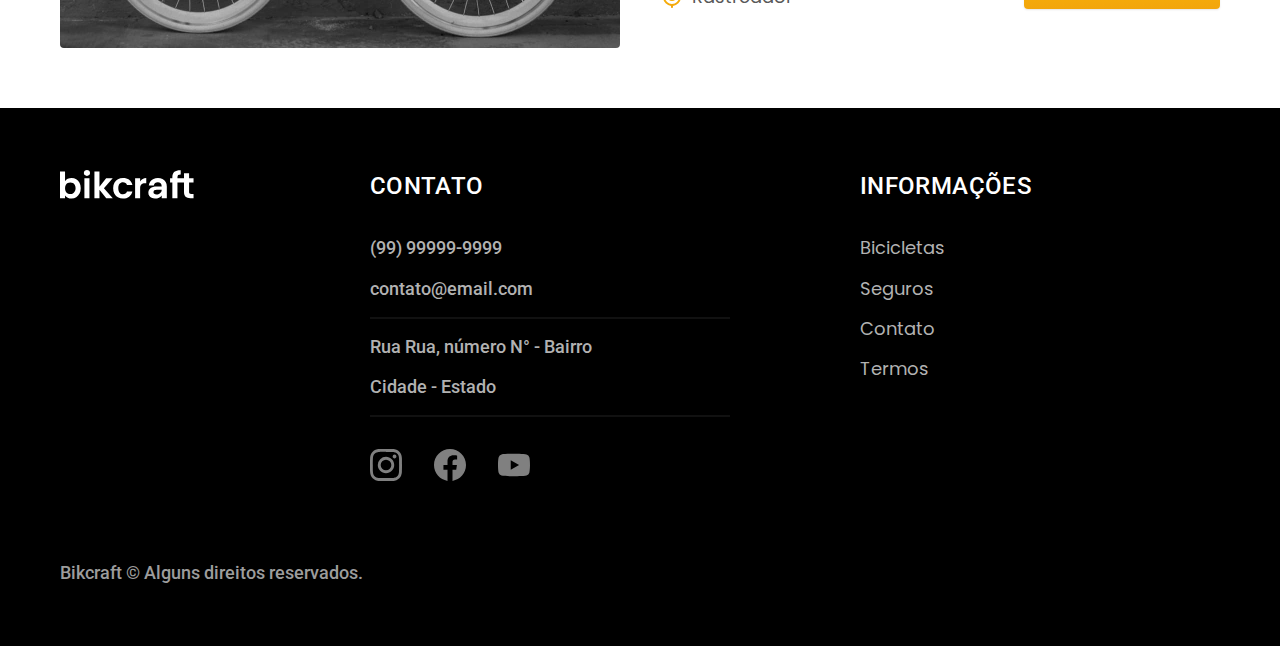
==== commit 1bd03847: "Implemented disabled JavaScript compatibility" ====
--- a/bicicletas.html
+++ b/bicicletas.html
@@ -1,6 +1,10 @@
 <!DOCTYPE html>
 <html lang="pt-br">
   <head>
+    <script>
+      document.documentElement.classList.add("js");
+    </script>
+
     <meta charset="UTF-8" />
     <meta http-equiv="X-UA-Compatible" content="IE=edge" />
     <meta name="viewport" content="width=device-width, initial-scale=1.0" />
